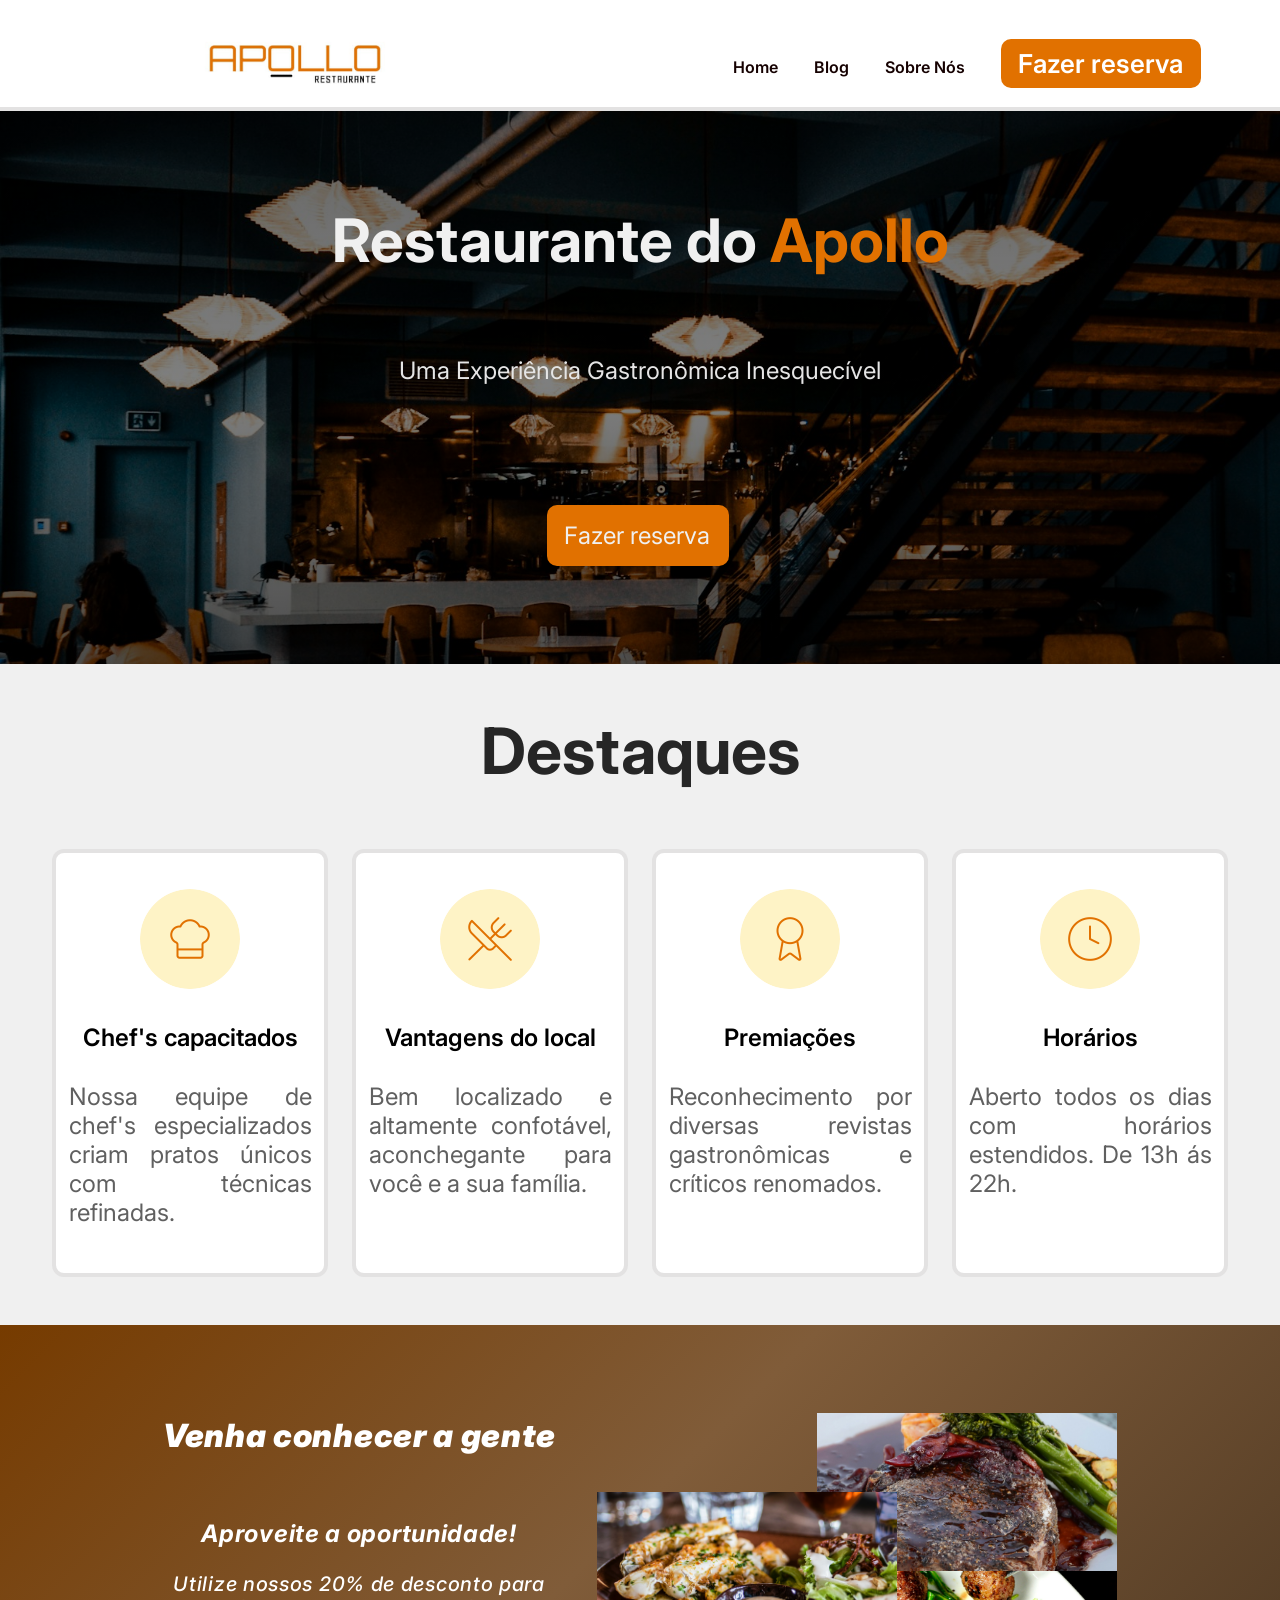
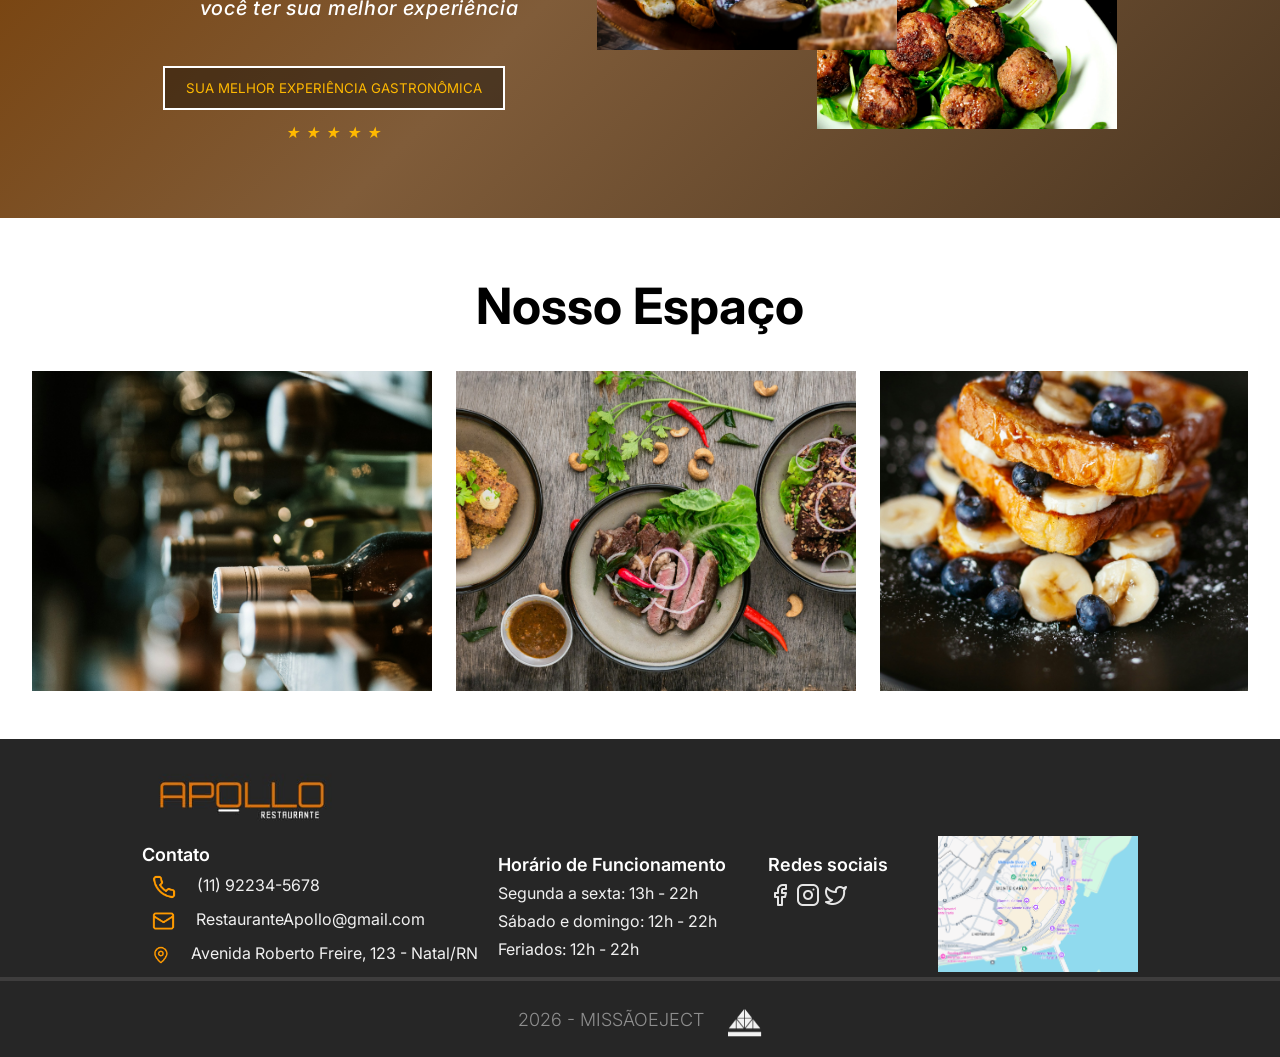
==== index.html @ 96a4184c "Primeira pagina do projeto concluida" ====
<!DOCTYPE html>
<html lang="pt-br">

<head>
    <meta charset="UTF-8">
    <meta name="viewport" content="width=device-width, initial-scale=1.0">
    <link rel="stylesheet" href="assets/css/home.css">
    <link rel="preconnect" href="https://fonts.googleapis.com">
    <link rel="preconnect" href="https://fonts.gstatic.com" crossorigin>
    <link
        href="https://fonts.googleapis.com/css2?family=Inter:ital,opsz,wght@0,14..32,100..900;1,14..32,100..900&display=swap"
        rel="stylesheet">
    <title>Restaurante Apolo</title>
</head>

<body>
    <header class="header">
        <section>
            <a href="#" class="logo">
                <img src="assets/img/logo.jpeg" alt="logo">
            </a>

            <nav class="nav">
                <a href="#">Home</a>
                <a href="#artigo">Blog</a>
                <a href="#sobre">Sobre Nós</a>
                <button>Fazer reserva</button>
            </nav>
        </section>
    </header>

    <div class="home">
        <section id="#home">
            <div class="conteudo">
                <h1>Restaurante do <span class="destaque">Apollo</span></h1>
                <p>Uma Experiência Gastronômica Inesquecível </p>
                <button class="btn">Fazer reserva</button>

                <img src="" alt="">
            </div>
        </section>
    </div>
    <section class="destaques">
        <h1 class="title">Destaques</h1>

        <div class="container">
            <div class="box">
                <img src="./assets/img/chefs.jpg" alt="icon">
                <h3>Chef's capacitados</h3>
                <p>Nossa equipe de chef's especializados criam pratos únicos com técnicas refinadas.</p>
            </div>
            <div class="box">
                <img src="./assets/img/Vlocal.jpg" alt="icon">
                <h3>Vantagens do local</h3>
                <p>Bem localizado e altamente confotável, aconchegante para você e a sua família.</p>
            </div>
            <div class="box">
                <img src="./assets/img/Premiacoes.jpg" alt="icon">
                <h3>Premiações</h3>
                <p>Reconhecimento por diversas revistas gastronômicas e críticos renomados.</p>
            </div>
            <div class="box">
                <img src="./assets/img/time.jpg" alt="icon">
                <h3>Horários</h3>
                <p>Aberto todos os dias com horários estendidos. De 13h ás 22h.</p>
            </div>
        </div>
    </section>
    <section class="chamada">
        <div class="text">
            <h1>Venha conhecer a gente</h1>
            <h2>Aproveite a oportunidade!</h2>
            <p>Utilize nossos 20% de desconto para <br> você ter sua melhor experiência</p>
            <button>SUA MELHOR EXPERIÊNCIA GASTRONÔMICA</button>
            <p id="star">★ ★ ★ ★ ★</p>
        </div>
        <div class="photo">
            <img src="./assets/img/carne.jpg" alt="Carne" class="direita">
            <img src="./assets/img/bolinho.jpg" alt="Bolinhos" class="direita">
            <img src="./assets/img/frango.jpg" alt="Frango" class="esquerda">
        </div>
    </section>

    <section class="place">
        <div class="text">
            <h1>Nosso Espaço</h1>
        </div>
        <div class="img">
            <img src="./assets/img/wine.jpg" alt="Vinho">
            <img src="./assets/img/meat.jpg" alt="Carnes">
            <img src="./assets/img/bread.jpg" alt="Pães">
        </div>

    </section>
    <footer>
        <div class="flogo">
            <img src="./assets/img/logon.jpeg" alt="Logo">
        </div>
        <div class="info">
            <div class="contato">
                <h2>Contato</h2>
                <div class="item">
                    <img src="./assets/img/cell.png" alt="Celular">
                    <p>(11) 92234-5678</p>
                </div>
                <div class="item">
                    <img src="./assets/img/mail.png" alt="Envelope">
                    <p>RestauranteApollo@gmail.com</p>
                </div>
                <div class="item">
                    <img src="./assets/img/local.png" alt="">
                    <p>Avenida Roberto Freire, 123 - Natal/RN</p>
                </div>
            </div>
            <div class="hora">
                <h2>Horário de Funcionamento</h2>
                <p>Segunda a sexta: 13h - 22h</p>
                <p>Sábado e domingo: 12h - 22h</p>
                <p>Feriados: 12h - 22h</p>
            </div>
            <div class="social">
                <h2>Redes sociais</h2>
                <div class="logos">
                    <img src="./assets/img/face.png" alt="Facebook">
                    <img src="./assets/img/insta.png" alt="Instagram">
                    <img src="./assets/img/X.png" alt="Twitter">
                </div>
            </div>
            <div class="map">
                <img id="mapa" src="./assets/img/map.png" alt="mapa">
                <!-- <img id="vector" src="./assets/img/Vector.png" alt="Vector"> -->
            </div>
        </div>
        <div class="marca">
            <p>2026 - MISSÃOEJECT</p>
            <img src="./assets/img/eject.png" alt="EJECT">
        </div>


    </footer>

</body>

</html>
---- assets/css/home.css ----
:root {
    --main-color: #E17100;
    --footer: #13131a;
    --white: #ffffff;
    --bg: #f0f0f0;
    --black: #0000;
    --border: 0.25rem solid rgba(140, 136, 136, 0.24);
    
}

* {
    margin: 0;
    padding: 0;
    outline: none;
    border: none;
    text-decoration: none;
    text-transform: capitalize;
    transition: 0.2s linear;
    font-family: "Inter", sans-serif;
    text-transform: none;

}

body {
    background-color: var(--white);
}

section {
    padding: 3rem 2rem;
    margin: 0 auto;
    max-width: 90rem;

}

.header {
    max-width: 90rem;
    height: 6.6875rem;
    position: fixed;
    top: 0;
    left: 0;
    right: 0;
    margin: 0 auto;
    z-index: 99;
    border-bottom: var(--border);
    background-color: #ffffff;

}

.header section {
    display: flex;
    flex-direction: row;
    align-items: center;
    padding-top: 1.5rem;
    padding-bottom: 1.5rem;
}

.header img {
    align-items: center;
    width: 12rem;
    height: 100%;
    margin: 0 20.37rem 0 10.44rem;
    margin-left: 10.44rem;
    margin-right: 20.37rem;
}

.nav a{
    margin: 1rem;
    font-size: 1rem;
    color: #150101;  
    font-weight: 600; 
    line-height: 1.5rem;
    /* Vou ter que criar um elemento de estilização para 
    poder separar os elementos com a distancia certa */
    


}

.nav button{
    margin: 0 1rem;
    font-size: 1.625rem;
    color: #ffffff;
    font-weight: 600;
    min-width: 12.5rem;
    /* Não faz sentido o tamanho do botão */
    min-height: 3.1rem;
    background-color: #E17100;
    border-radius: 0.625rem;
    /* margin-right: 9.25rem; */
}

.nav a:hover {
    color: var(--main-color);
    border-bottom: 0.1rem solid var(--main-color);
    padding-bottom: 0.5rem;
    font-size: 1.3rem;

}

.home {
    height: 34.8125rem;
    max-width: 90rem; 
    margin: 6.68rem auto 0 auto;
    margin-top: 6.68rem;
    display: flex;
    background: linear-gradient(rgba(0, 0, 0, 0.6), rgba(0, 0, 0, 0.5),rgba(0, 0, 0, 0.7)), url("../img/back.jpg");
    
    background-size: cover;
    background-position: center;
    flex-direction: column;
    justify-content: center;
    align-items: center;
    text-align: center;
    
    
      
    
}

.home section {
    display: flex;
    align-items: center;
    min-height: 100vh;
}

.conteudo {
    max-width: 60rem;
    
}

.conteudo h1 {
    color: #f0f0f0;
    font-size: 3.75rem;
    margin-bottom: 5rem;
    
}

h1 .destaque {
    color: var(--main-color);
}

.conteudo p {
    color: #e5e5e5;
    font-size: 1.5rem;
    font-weight: 400;
    margin-bottom: 7.5rem;
    
   
}

.btn {
    display: inline-flex;
    padding: 1rem 1.1875rem 1rem 1.0625rem;
    justify-content: center;
    align-items: center;
    border-radius: 0.625rem;
    box-shadow: 0 10px 15px -3px rgba(0, 0, 0, 0.1), 0 4px 6px -4px rgba(0, 0, 0, 0.1);
    font-size: 1.5rem;
    color: #f0f0f0;
    background-color: #E17100;

    
    
    
}


section .destaques {
    max-width: 90rem;
}


.destaques {
    background-color: #f0f0f0;
    max-width: 90rem;
    
}

.destaques h1{
    color: #262626;
    text-align: center;
    font-size: 4rem;
    font-weight: 700;
    margin-bottom: 3.75rem; 
}

.destaques .container {
    display: flex;
    gap: 1.5rem;
    flex-direction: row;
    align-items: center;
    justify-content: center;
    

    
}

.destaques .container .box {
    flex-direction: row;
    width: 16.75rem;
    height: 26.25rem;
    text-align: center;
    border: var(--border);
    border-radius: 0.75rem;
    background-color: #ffffff;
    
}

.destaques .container .box img {
    height: 6.25rem;
    width: 6.25rem;
    border-radius: 50%;
    margin: 2.25rem 5.25rem 1.88rem 5.25rem;
    
}

.destaques .container .box h3 {
    font-weight: 600;
    font-style: normal;
    font-size: 1.5rem; /*O tamanho nunca bate com o do figma */
    margin-bottom: 1.87rem;
    
}

.destaques .container .box p{
    width: 15.1875rem;
    height: 6rem;
    font-weight: 400;
    font-size: 1.5rem;
    color: #606060;
    margin: 0 0.81rem;
    text-align: justify;
}

.destaques .container .box:hover {
    border: 0.1rem solid var(--main-color); ;
}

.chamada {
    /* padding: 0;
    margin: 0; */
    /*Quando coloca ele cola no lado esquerdo F12  */
    max-width: 90rem;
    height: 24.8125rem; 
    display: flex;
    align-items: center;
    justify-content: space-around;
    background: linear-gradient(135deg, #763b00 0%, #805c39 46.4%, #4c3722 100%), #ffc489;
    /* O degrade não ficou igual */

}

.chamada .text {
    text-align: center;
    
}

.chamada .text h1 {
    color: var(--white);
    text-align: center;
    font-size: 2rem;
    font-style: italic;
    font-weight: 900;
    letter-spacing: 0.04375rem;
    margin-top: 3.81rem;
    margin-bottom: 4rem;
}

.chamada .text h2 {
    color: var(--white);
    text-align: center;
    font-size: 1.5rem;
    font-style: italic;
    font-weight: 700;
    letter-spacing: 0.04375rem;
    margin-bottom: 1.5rem;
}

.chamada .text p {
    color: var(--white);
    text-align: center;
    font-size: 1.25rem;
    font-style: italic;
    font-weight: 500;
    letter-spacing: 0.04375rem;
    margin-bottom: 2.88rem;
}

.chamada .text button {
    display: flex;
    padding: 0.75rem 1.3125rem;
    justify-content: center;
    /* Não fica no centro */
    align-items: center;
    color: #ffb900;
    background-color: rgba(0, 0, 0, 0.4);
    /* min-width: 374px;
    min-height: 44px; */
    border: 2px solid var(--white);
    margin-bottom: 0.87rem;

}

#star {
    color: #ffb900;
    font-weight: 600;
    text-align: center;
    font-size: 0.875rem;
    letter-spacing: 0.04375rem;
    margin-left: -3.1rem;
    

}


  
.chamada .photo img {
    width: 18.75rem;
    height: 9.875rem;
    object-fit: cover;
}

.photo {
    position: relative;
    display: flex;
    flex-direction: column;
}

.direita {
    display: block;
}

.esquerda {
    position: absolute;
    top: 25%;
    transform: translate(-80%);
    right: -1.25rem;
    z-index: 0.188rem;
}

.place .text {
    text-align: center;
    align-items: center;
    margin: 0.625rem 0 2.188rem 0;
}

.place .text h1 {
    font-size: 3.125rem;
}

.place .img {
        display: flex;
        justify-content: center;
        gap: 1.5rem;
}

.place .img img{
    display: flex;    
    width: 25rem;
    height: 20rem;    
    object-fit: cover;
    align-items: center;
}

footer {
    justify-content: center;
    max-width: 90rem;
    height: 19.875rem;
    margin: 0 auto; 
    /* O footer continua em baixo branco */
    background-color: #262626;
    color: #f0f0f0;
}

.flogo img{
    margin-left: 8.47rem;
    width: 14.189rem;
    height: 100%;
    margin-top: 1.5rem;
}



.info {
    display: flex;
    flex-direction: row;
    justify-content: center;
    
    
    
}

.info h2 {
    color: var(--white);
    font-size: 1.125rem;
    font-weight: 600;
    margin-top: 0.5rem;

}

.info p {
    font-size: 1rem;
    font-weight: 400;
}


#mapa {
    width: 12.46669rem;
    height: 8.5rem;
    object-fit: cover;
    object-position: center;
    margin-left: 2.5rem;

}

.info .contato .item {
    display: flex;
    flex-direction: row;
    margin: 0.625rem;  
    gap: 1.3rem;  
}

.info .hora {
    display: flex;
    flex-direction: column;
    margin: 0.625rem;  
    gap: 0.5rem;  
}

.info .social {
    display: flex;
    flex-direction: column;
    margin: 0.625rem 0.625rem 0.625rem 2rem;  
    gap: 0.5rem;  
}

.info .contato .item img {
    height: 1.5rem;
    width: auto;

}

.info .social .logos img {
    height: 1.5rem;
    
}

/* #vector {
    position: absolute;
    top: 0;
    left: 0;
    width: 100%;
    height: 100%;
    object-fit: cover;
    object-position: center;
    z-index: 10;
} */



.marca {
    height: 4rem;
    /* Gostaria de saber como usar as marcações laranjas para saber as medidas */
    display: flex;
    flex-direction: row;
    justify-content: center;
    gap: 1.5rem;
    border-top: var(--border);

}

.marca p{
    color: #8e8e8e;
    font-size: 1.125rem;
    font-weight: 300;
    margin-top: 1.75rem;
}

.marca img {
    margin-top: 1.75rem;
    height: 1.76956rem;
    width: auto;
}
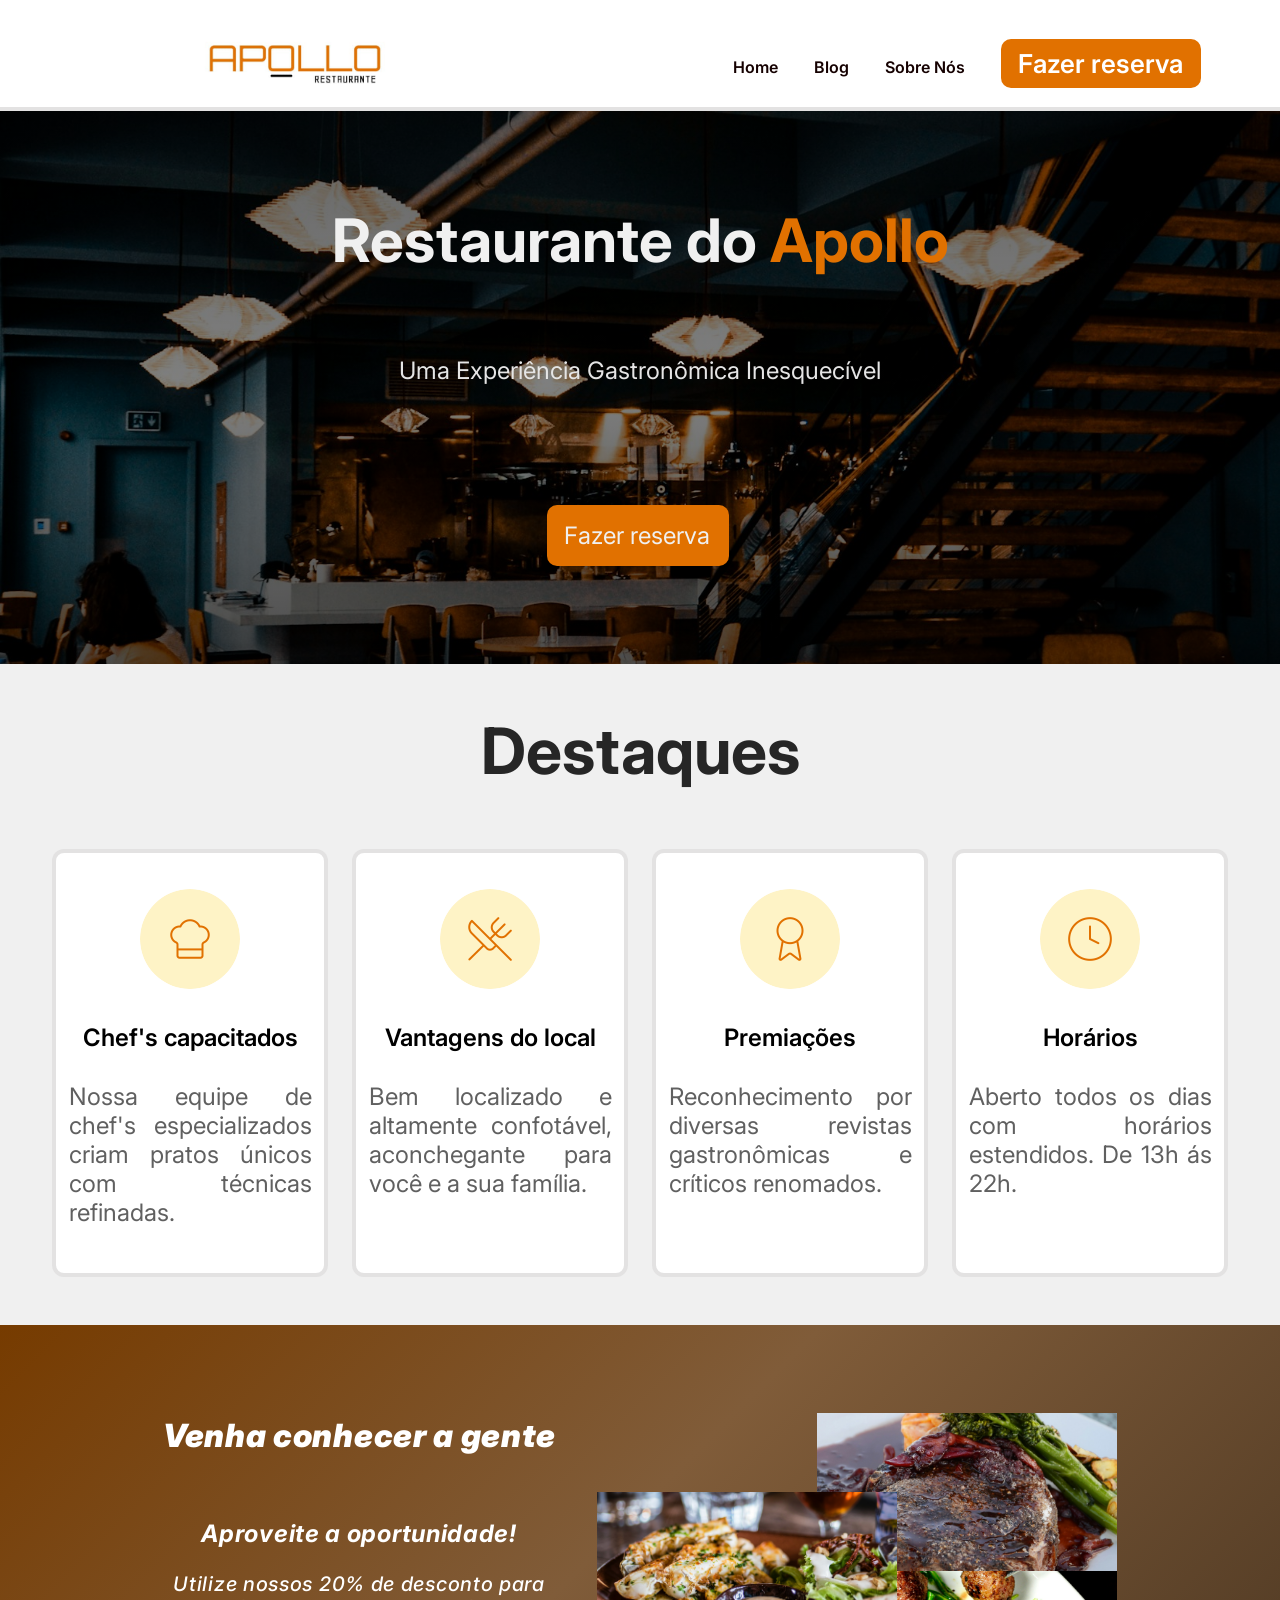
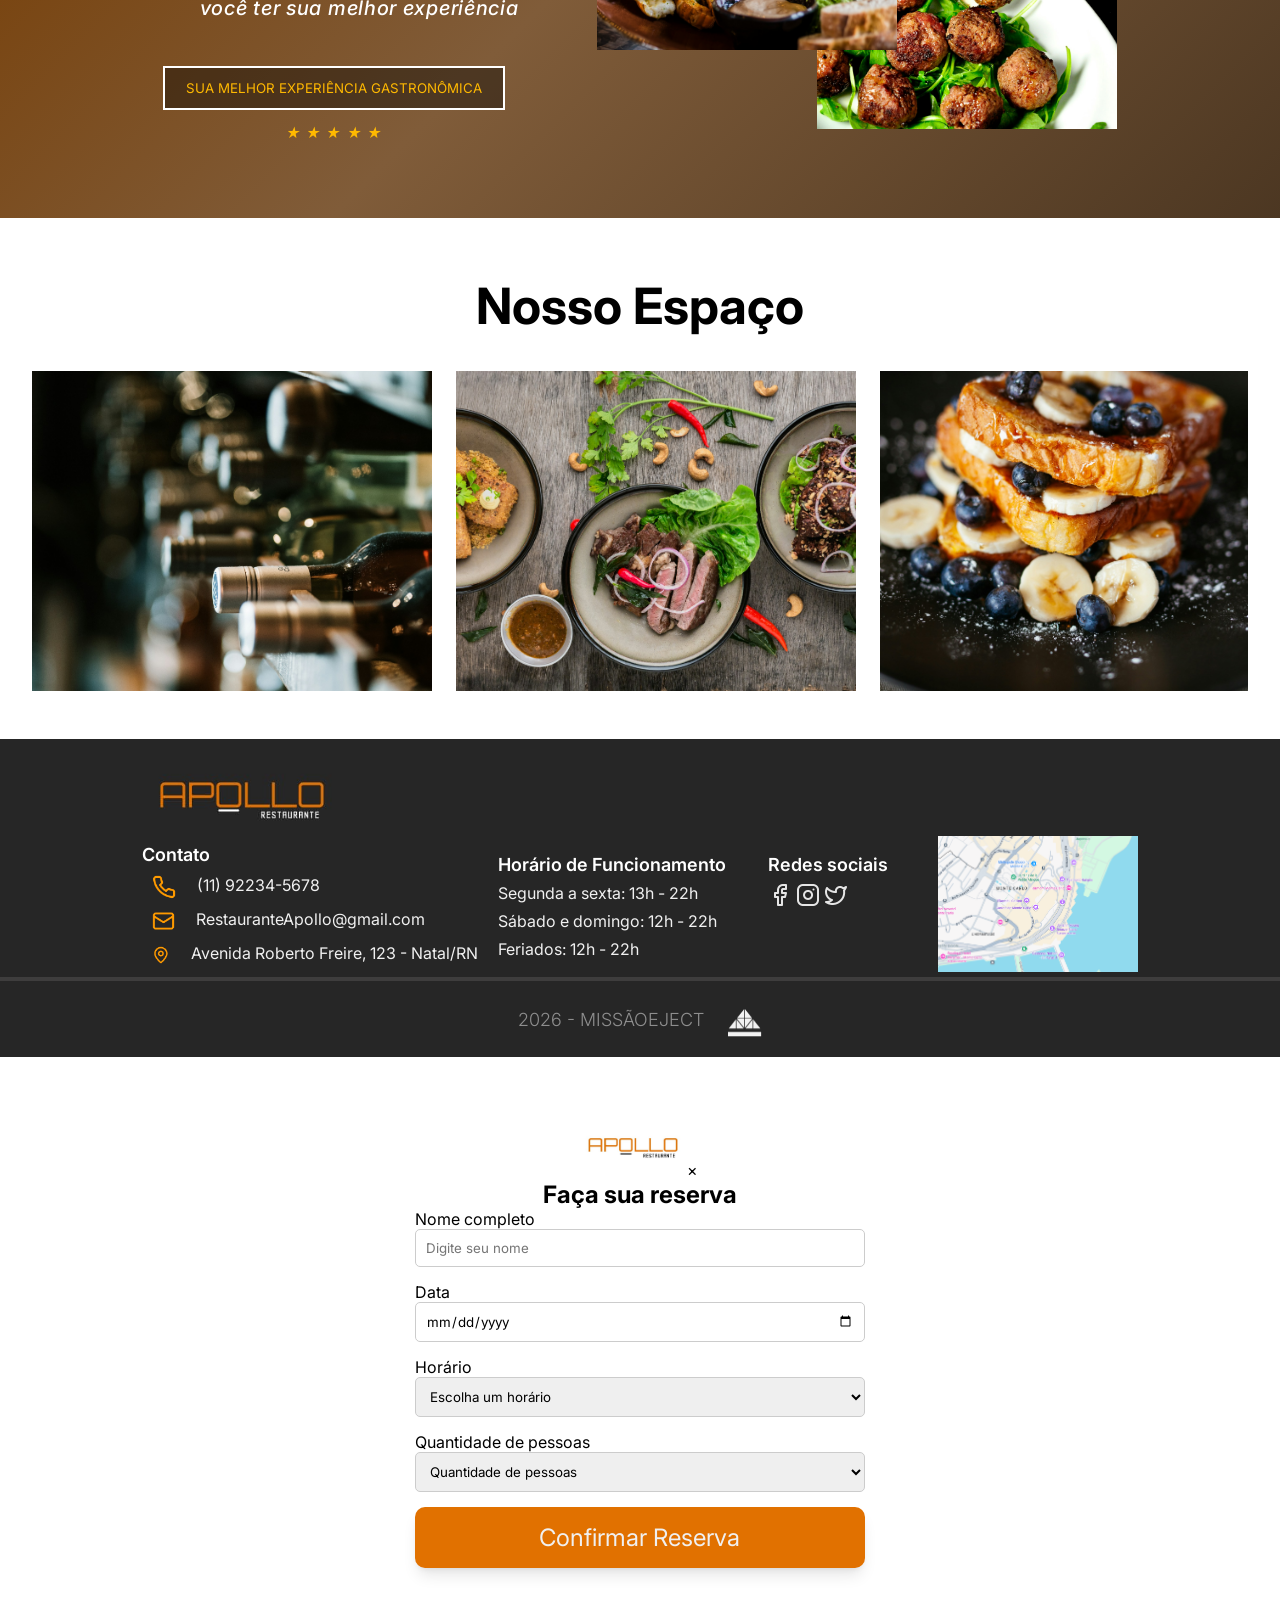
==== commit 31d053a5: "Atualizações" ====
--- a/index.html
+++ b/index.html
@@ -138,6 +138,47 @@
 
 
     </footer>
+    <div id="modalReserva" class="modal">
+        <div class="content">
+            <img src="./assets/img/logo.jpeg" alt="Logo">
+            <span class="close">&times;</span>
+            <h2>Faça sua reserva</h2>
+            
+            <form id="formReserva">
+                <label for="nome">Nome completo</label>
+                <input type="text" id="nome" placeholder="Digite seu nome" required>
+                <label for="data">Data</label>
+                <input type="date" id="data" placeholder="dd/mm/aaaa" required>
+                <label for="hora">Horário</label>
+                <select id="hora" required>
+                    <option value="" disabled selected>Escolha um horário</option>
+                    <option value="12:00">12:00</option>
+                    <option value="13:00">13:00</option>
+                    <option value="14:00">14:00</option>
+                    <option value="15:00">15:00</option>
+                    <option value="16:00">16:00</option>
+                    <option value="17:00">17:00</option>
+                    <option value="18:00">18:00</option>
+                    <option value="19:00">19:00</option>
+                    <option value="20:00">20:00</option>
+                    <option value="21:00">21:00</option>
+                </select>
+                <label for="pessoas">Quantidade de pessoas</label>
+                <select id="pessoas" required>
+                    <option value="" disabled selected>Quantidade de pessoas</option>
+                    <option value="1">1 pessoa</option>
+                    <option value="2">2 pessoas</option>
+                    <option value="3">3 pessoas</option>
+                    <option value="4">4 pessoas</option>
+                    <option value="5">5 pessoas</option>
+                    <option value="6">6+ pessoas</option>
+                    <option value="10">10+ pessoas</option>
+                    <option value="20">20+ pessoas</option>
+                </select>
+                <button class="btn">Confirmar Reserva</button>
+            </form>
+        </div>
+    </div>
 
 </body>
 
--- a/assets/css/home.css
+++ b/assets/css/home.css
@@ -482,9 +482,37 @@
     width: auto;
 }
 
-
-
-
-
-
-
+.content {
+    background: white;
+    padding: 20px;
+    width: 90%;
+    max-width: 450px; /* Evita que o modal fique largo demais em telas grandes */
+    margin: 50px auto;
+    border-radius: 10px;
+    text-align: center;
+}
+
+.content img {
+    max-width: 100px; /* Ajusta o tamanho da sua logo no modal */
+    margin-bottom: 10px;
+}
+
+#formReserva {
+    display: flex;
+    flex-direction: column; /* Coloca um campo abaixo do outro */
+    text-align: left; /* Alinha os labels à esquerda */
+}
+
+#formReserva input, #formReserva select {
+    margin-bottom: 15px;
+    padding: 10px;
+    border: 1px solid #ccc;
+    border-radius: 5px;
+}
+
+
+
+
+
+
+
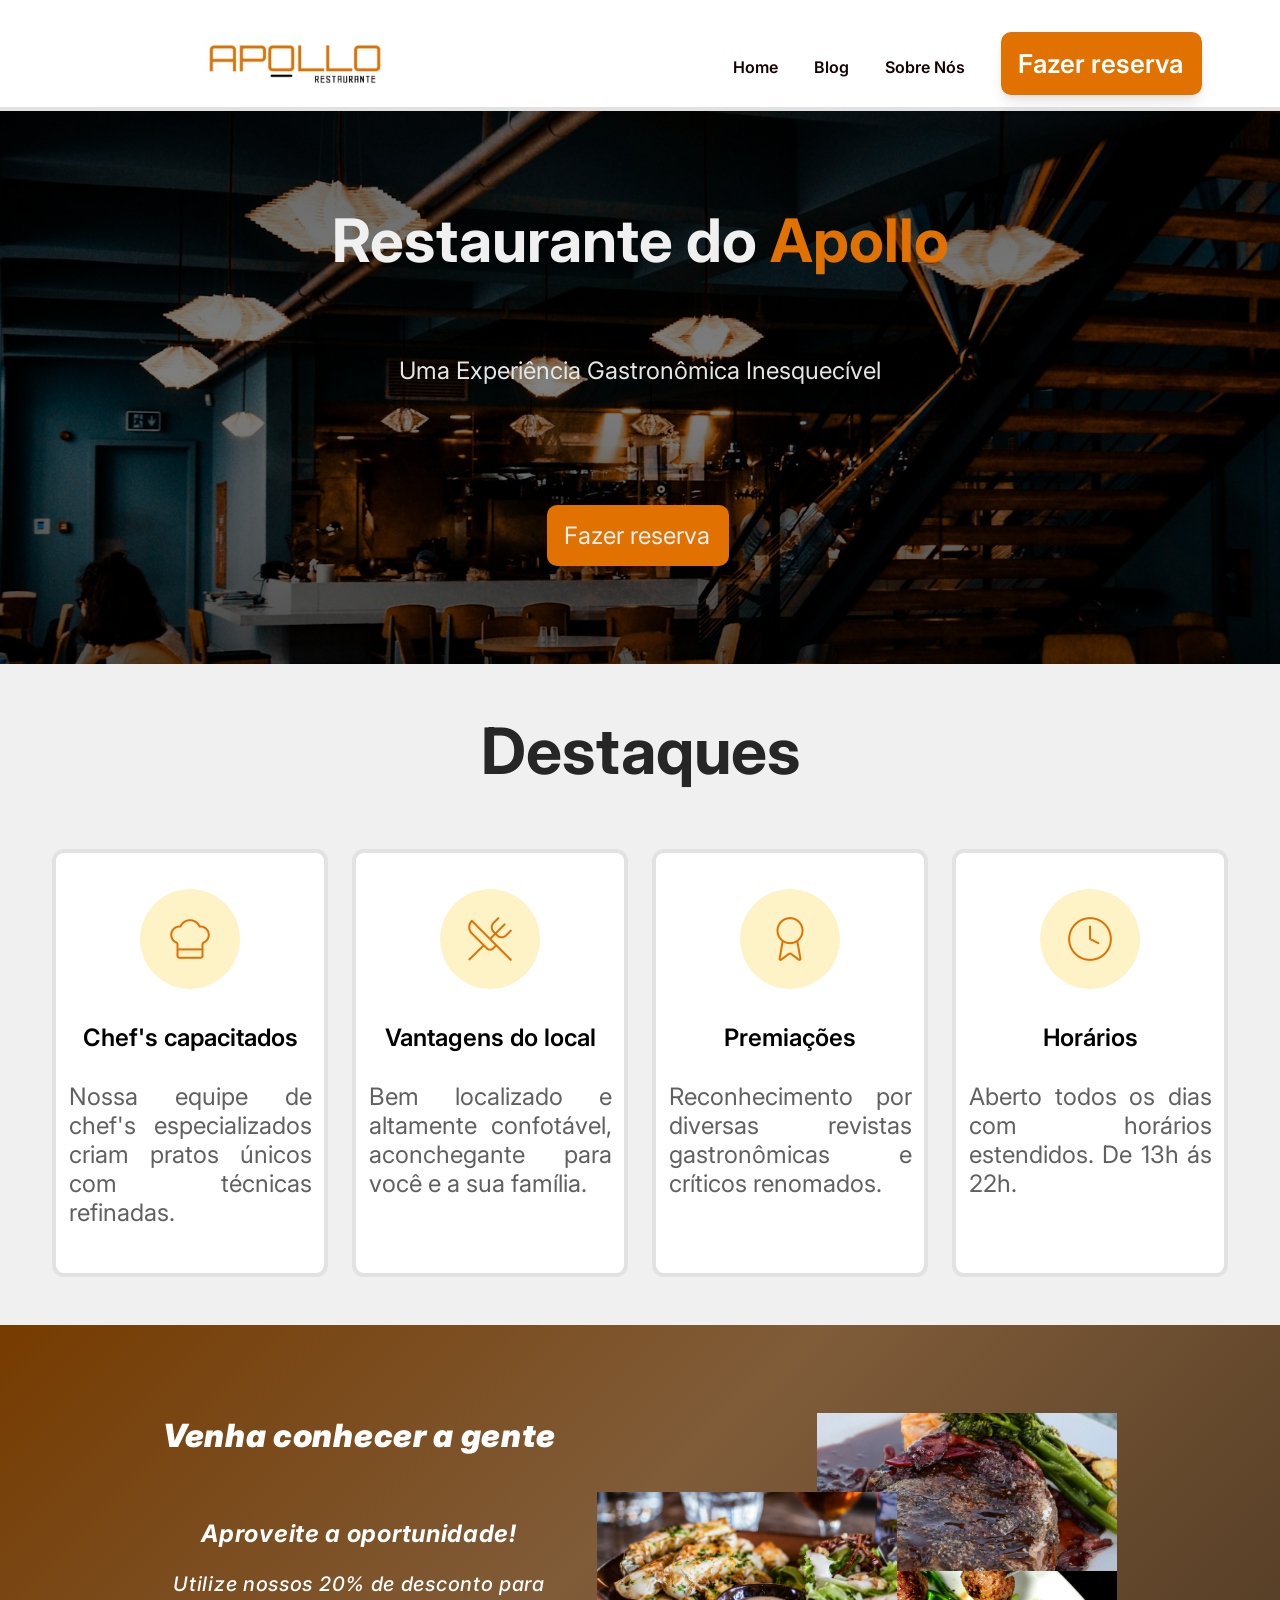
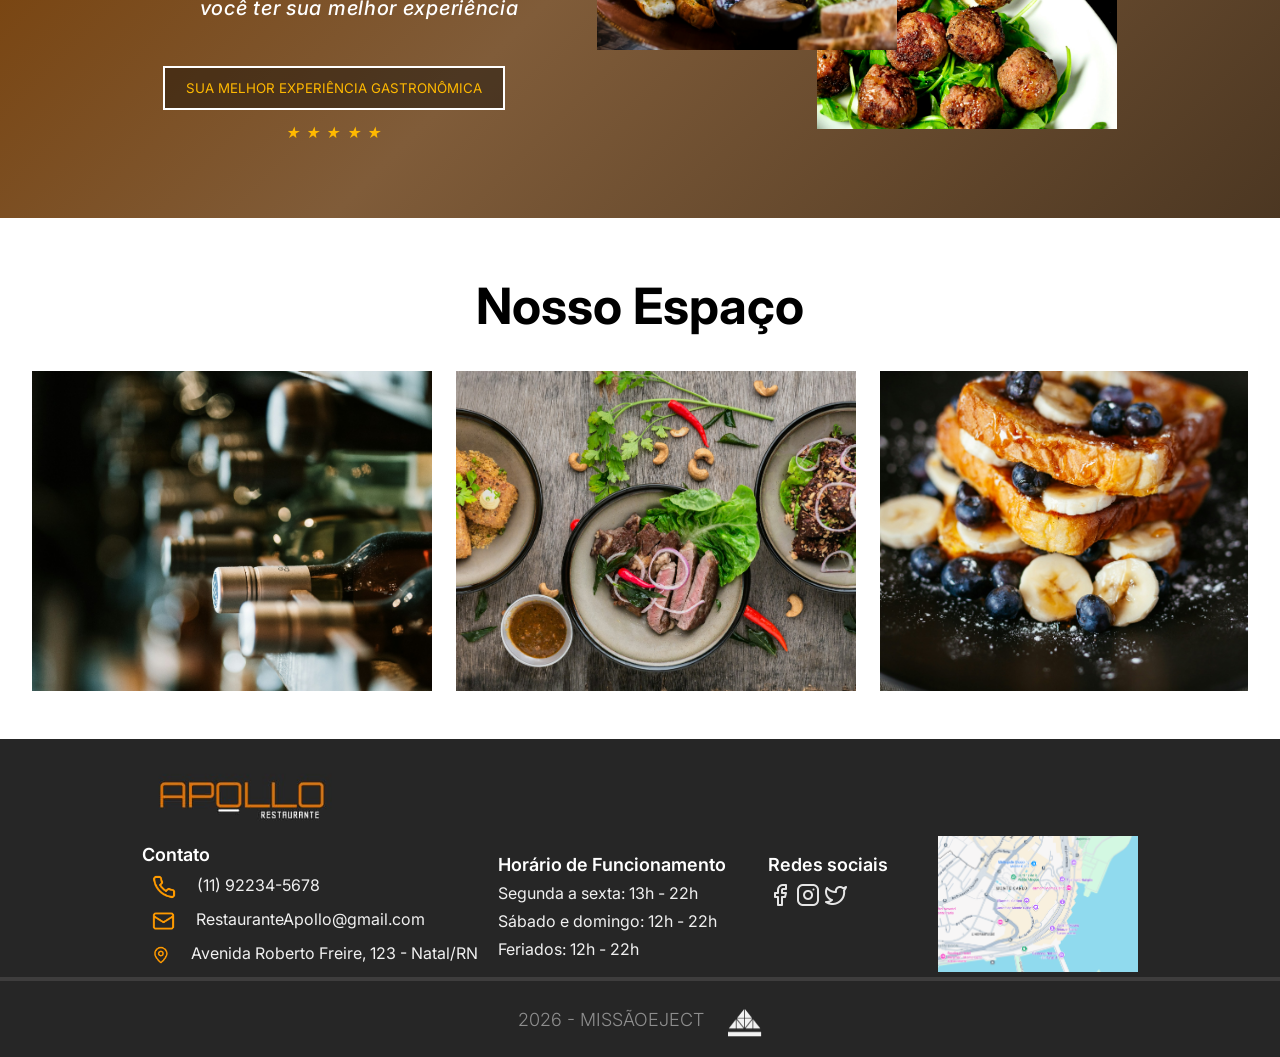
==== commit 1dfd2209: "Criação do modal da reserva" ====
--- a/index.html
+++ b/index.html
@@ -21,10 +21,10 @@
             </a>
 
             <nav class="nav">
-                <a href="#">Home</a>
-                <a href="#artigo">Blog</a>
-                <a href="#sobre">Sobre Nós</a>
-                <button>Fazer reserva</button>
+                <a href="index.html">Home</a>
+                <a href="blog.html">Blog</a>
+                <a href="sobre.html">Sobre Nós</a>
+                <button class="btn btn-abrir">Fazer reserva</button>
             </nav>
         </section>
     </header>
@@ -34,7 +34,7 @@
             <div class="conteudo">
                 <h1>Restaurante do <span class="destaque">Apollo</span></h1>
                 <p>Uma Experiência Gastronômica Inesquecível </p>
-                <button class="btn">Fazer reserva</button>
+                <button class="btn btn-abrir">Fazer reserva</button>
 
                 <img src="" alt="">
             </div>
@@ -143,7 +143,7 @@
             <img src="./assets/img/logo.jpeg" alt="Logo">
             <span class="close">&times;</span>
             <h2>Faça sua reserva</h2>
-            
+
             <form id="formReserva">
                 <label for="nome">Nome completo</label>
                 <input type="text" id="nome" placeholder="Digite seu nome" required>
@@ -175,11 +175,11 @@
                     <option value="10">10+ pessoas</option>
                     <option value="20">20+ pessoas</option>
                 </select>
-                <button class="btn">Confirmar Reserva</button>
+                <button id="formReservaclass" class="btn">Confirmar Reserva</button>
             </form>
         </div>
     </div>
-
+    <script src="assets/js/reserva.js"></script>
 </body>
 
 </html>
--- a/assets/css/home.css
+++ b/assets/css/home.css
@@ -19,6 +19,10 @@
     font-family: "Inter", sans-serif;
     text-transform: none;
 
+}
+
+html {
+    scroll-behavior: smooth;
 }
 
 body {
@@ -486,21 +490,21 @@
     background: white;
     padding: 20px;
     width: 90%;
-    max-width: 450px; /* Evita que o modal fique largo demais em telas grandes */
+    max-width: 450px; 
     margin: 50px auto;
     border-radius: 10px;
     text-align: center;
 }
 
 .content img {
-    max-width: 100px; /* Ajusta o tamanho da sua logo no modal */
+    max-width: 100px; 
     margin-bottom: 10px;
 }
 
 #formReserva {
     display: flex;
-    flex-direction: column; /* Coloca um campo abaixo do outro */
-    text-align: left; /* Alinha os labels à esquerda */
+    flex-direction: column; 
+    text-align: left; 
 }
 
 #formReserva input, #formReserva select {
@@ -510,9 +514,42 @@
     border-radius: 5px;
 }
 
-
-
-
-
-
-
+/* Estilo base do Modal */
+.modal {
+    display: none; /* Começa escondido */
+    position: fixed;
+    z-index: 1000;
+    left: 0;
+    top: 0;
+    width: 100%;
+    height: 100%;
+    background-color: rgba(0, 0, 0, 0.6); /* Fundo escurecido elegante */
+    justify-content: center;
+    align-items: center;
+}
+
+/* Conteúdo do Modal */
+.content {
+    background-color: #fff;
+    padding: 30px;
+    border-radius: 8px;
+    max-width: 450px;
+    width: 90%;
+    position: relative;
+    text-align: center;
+}
+
+/* Botão de Fechar (X) */
+.close {
+    position: absolute;
+    right: 20px;
+    top: 10px;
+    font-size: 28px;
+    cursor: pointer;
+    color: #333;
+}
+
+
+
+
+
